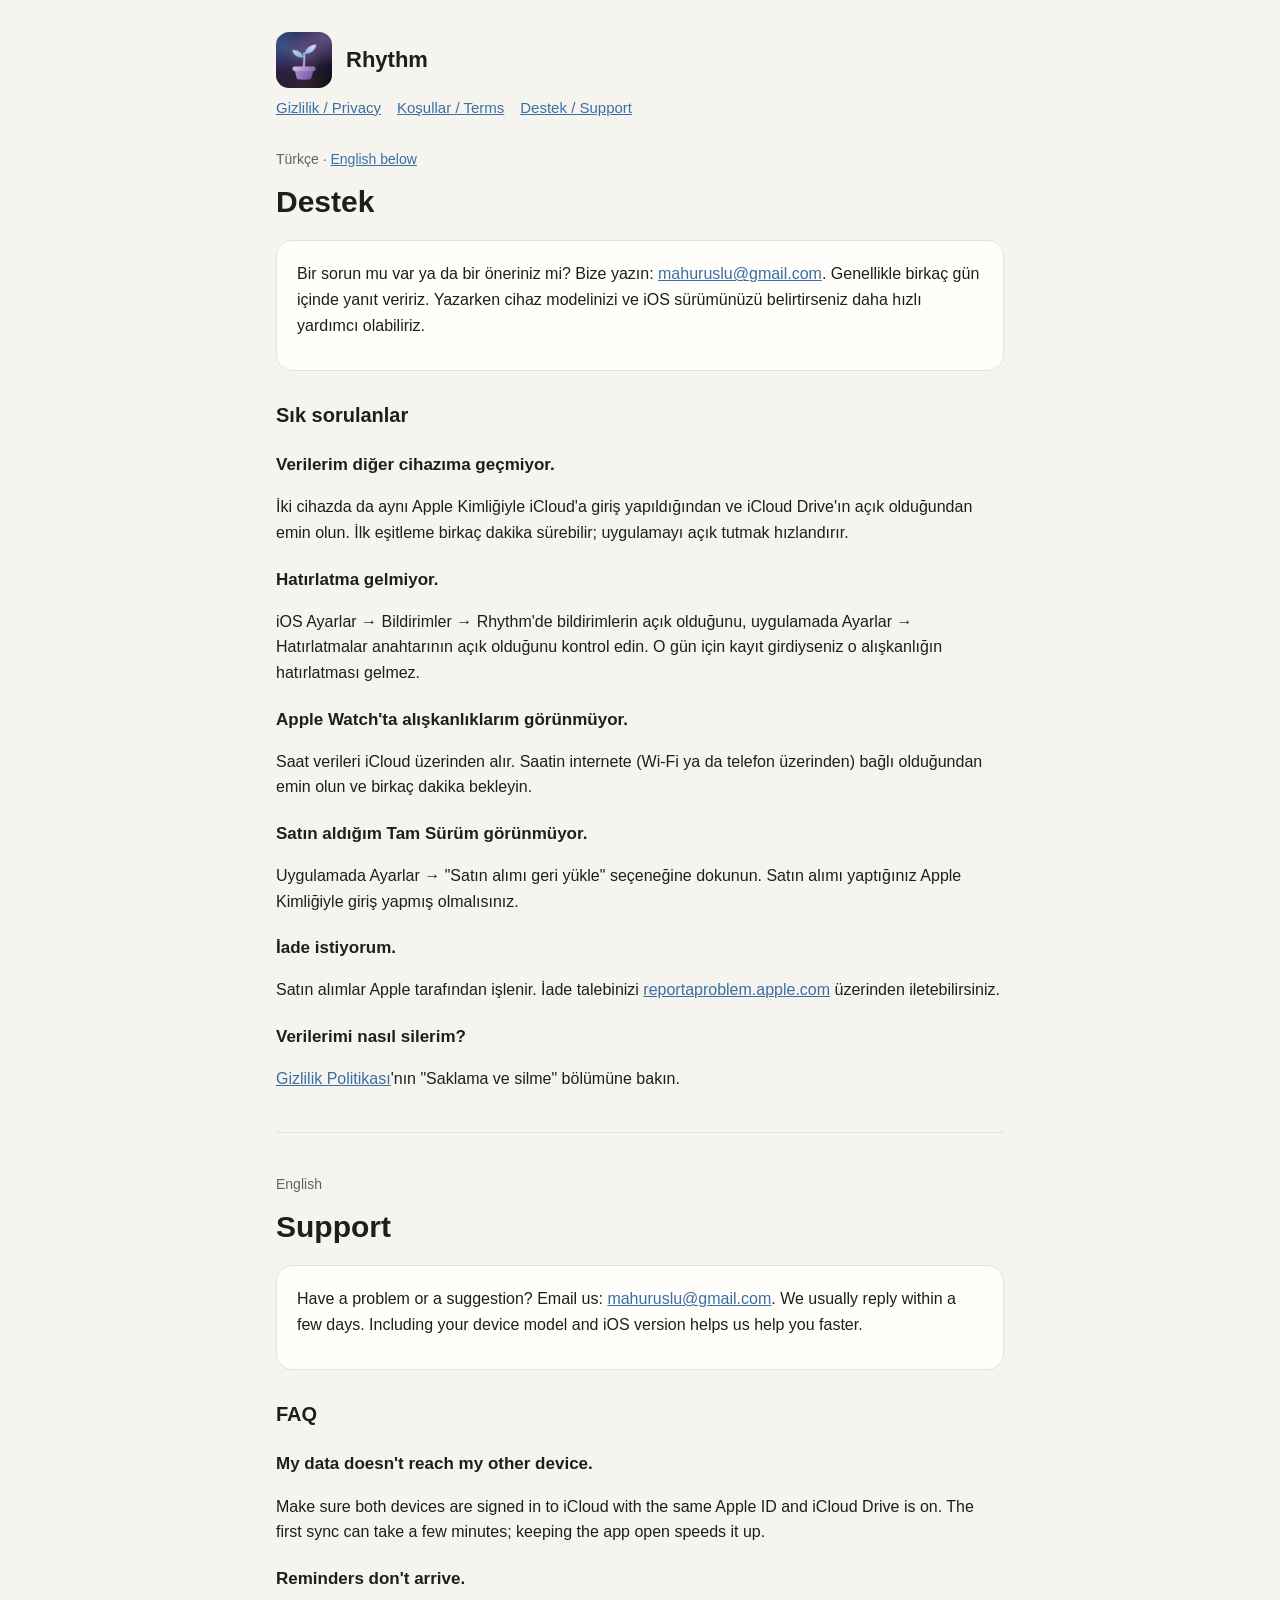
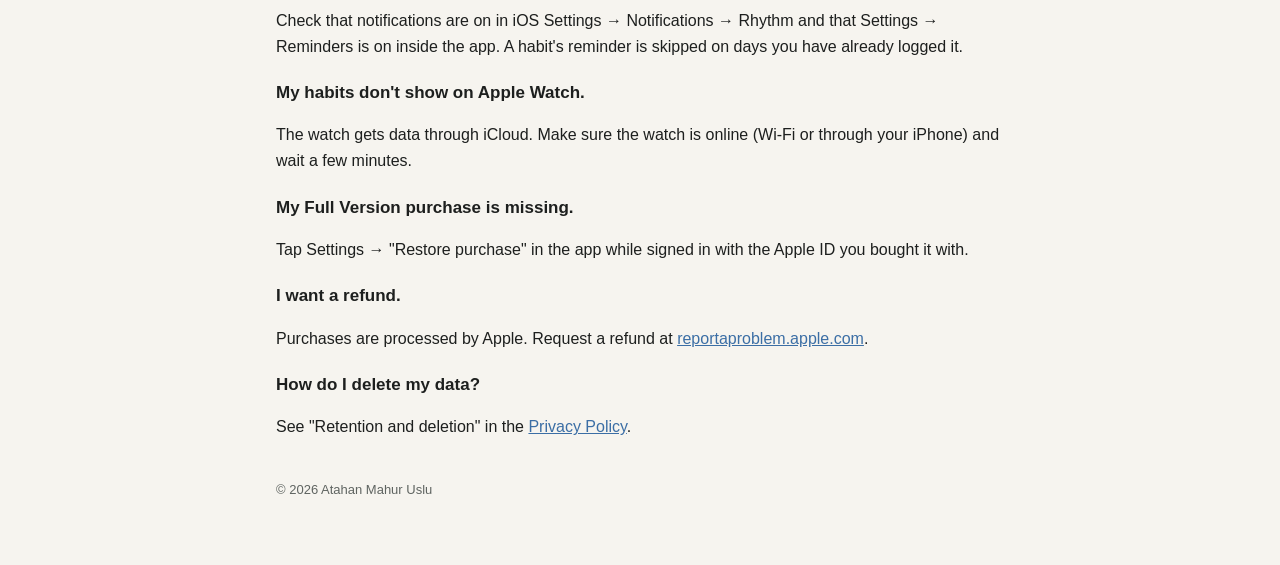
==== support.html @ 8d0196c9 "Rhythm privacy policy, terms and support pages Co-Authored-By: Claude Opus 5.5 <noreply@anthropic.co" ====
<!doctype html>
<html lang="tr">
<head>
<meta charset="utf-8">
<meta name="viewport" content="width=device-width, initial-scale=1">
<title>Rhythm · Destek / Support</title>
<link rel="stylesheet" href="style.css">
</head>
<body>
<main>
<header><img src="icon.png" alt=""><a href="index.html">Rhythm</a></header>
<nav><a href="privacy.html">Gizlilik / Privacy</a><a href="terms.html">Koşullar / Terms</a><a href="support.html">Destek / Support</a></nav>

<p class="lang">Türkçe · <a href="#en">English below</a></p>
<h1>Destek</h1>
<div class="card">
<p>Bir sorun mu var ya da bir öneriniz mi? Bize yazın: <a href="mailto:mahuruslu@gmail.com?subject=Rhythm">mahuruslu@gmail.com</a>. Genellikle birkaç gün içinde yanıt veririz. Yazarken cihaz modelinizi ve iOS sürümünüzü belirtirseniz daha hızlı yardımcı olabiliriz.</p>
</div>

<h2>Sık sorulanlar</h2>
<h3>Verilerim diğer cihazıma geçmiyor.</h3>
<p>İki cihazda da aynı Apple Kimliğiyle iCloud'a giriş yapıldığından ve iCloud Drive'ın açık olduğundan emin olun. İlk eşitleme birkaç dakika sürebilir; uygulamayı açık tutmak hızlandırır.</p>
<h3>Hatırlatma gelmiyor.</h3>
<p>iOS Ayarlar → Bildirimler → Rhythm'de bildirimlerin açık olduğunu, uygulamada Ayarlar → Hatırlatmalar anahtarının açık olduğunu kontrol edin. O gün için kayıt girdiyseniz o alışkanlığın hatırlatması gelmez.</p>
<h3>Apple Watch'ta alışkanlıklarım görünmüyor.</h3>
<p>Saat verileri iCloud üzerinden alır. Saatin internete (Wi-Fi ya da telefon üzerinden) bağlı olduğundan emin olun ve birkaç dakika bekleyin.</p>
<h3>Satın aldığım Tam Sürüm görünmüyor.</h3>
<p>Uygulamada Ayarlar → "Satın alımı geri yükle" seçeneğine dokunun. Satın alımı yaptığınız Apple Kimliğiyle giriş yapmış olmalısınız.</p>
<h3>İade istiyorum.</h3>
<p>Satın alımlar Apple tarafından işlenir. İade talebinizi <a href="https://reportaproblem.apple.com">reportaproblem.apple.com</a> üzerinden iletebilirsiniz.</p>
<h3>Verilerimi nasıl silerim?</h3>
<p><a href="privacy.html">Gizlilik Politikası</a>'nın "Saklama ve silme" bölümüne bakın.</p>

<hr id="en">

<p class="lang">English</p>
<h1>Support</h1>
<div class="card">
<p>Have a problem or a suggestion? Email us: <a href="mailto:mahuruslu@gmail.com?subject=Rhythm">mahuruslu@gmail.com</a>. We usually reply within a few days. Including your device model and iOS version helps us help you faster.</p>
</div>

<h2>FAQ</h2>
<h3>My data doesn't reach my other device.</h3>
<p>Make sure both devices are signed in to iCloud with the same Apple ID and iCloud Drive is on. The first sync can take a few minutes; keeping the app open speeds it up.</p>
<h3>Reminders don't arrive.</h3>
<p>Check that notifications are on in iOS Settings → Notifications → Rhythm and that Settings → Reminders is on inside the app. A habit's reminder is skipped on days you have already logged it.</p>
<h3>My habits don't show on Apple Watch.</h3>
<p>The watch gets data through iCloud. Make sure the watch is online (Wi-Fi or through your iPhone) and wait a few minutes.</p>
<h3>My Full Version purchase is missing.</h3>
<p>Tap Settings → "Restore purchase" in the app while signed in with the Apple ID you bought it with.</p>
<h3>I want a refund.</h3>
<p>Purchases are processed by Apple. Request a refund at <a href="https://reportaproblem.apple.com">reportaproblem.apple.com</a>.</p>
<h3>How do I delete my data?</h3>
<p>See "Retention and deletion" in the <a href="privacy.html">Privacy Policy</a>.</p>

<footer>© 2026 Atahan Mahur Uslu</footer>
</main>
</body>
</html>
---- style.css ----
:root { --bg:#F6F4EF; --card:#FFFEFB; --ink:#1D1F1E; --muted:#5F6461; --line:#E6E2D9; --accent:#3B6EA5; }
@media (prefers-color-scheme: dark) { :root { --bg:#16181D; --card:#20232B; --ink:#ECEAE4; --muted:#A5ABA7; --line:#343834; --accent:#8DB4E2; } }
* { box-sizing: border-box; }
body { margin:0; background:var(--bg); color:var(--ink); font:16px/1.6 -apple-system, BlinkMacSystemFont, "SF Pro Text", "Helvetica Neue", Arial, sans-serif; }
main { max-width:760px; margin:0 auto; padding:32px 16px 64px; }
header { display:flex; align-items:center; gap:14px; margin-bottom:8px; }
header img { width:56px; height:56px; border-radius:13px; }
header a { color:inherit; text-decoration:none; font-weight:700; font-size:22px; }
nav { display:flex; flex-wrap:wrap; gap:6px 16px; margin:8px 0 28px; font-size:15px; }
a { color:var(--accent); }
h1 { font-size:30px; line-height:1.2; margin:8px 0 4px; }
h2 { font-size:20px; margin:28px 0 6px; }
h3 { font-size:17px; margin:20px 0 4px; }
.meta { color:var(--muted); font-size:14px; }
.card { background:var(--card); border:1px solid var(--line); border-radius:16px; padding:4px 20px 16px; margin:20px 0; }
.lang { font-size:14px; color:var(--muted); }
hr { border:0; border-top:1px solid var(--line); margin:40px 0; }
footer { color:var(--muted); font-size:13px; margin-top:40px; }
ul { padding-left:20px; }
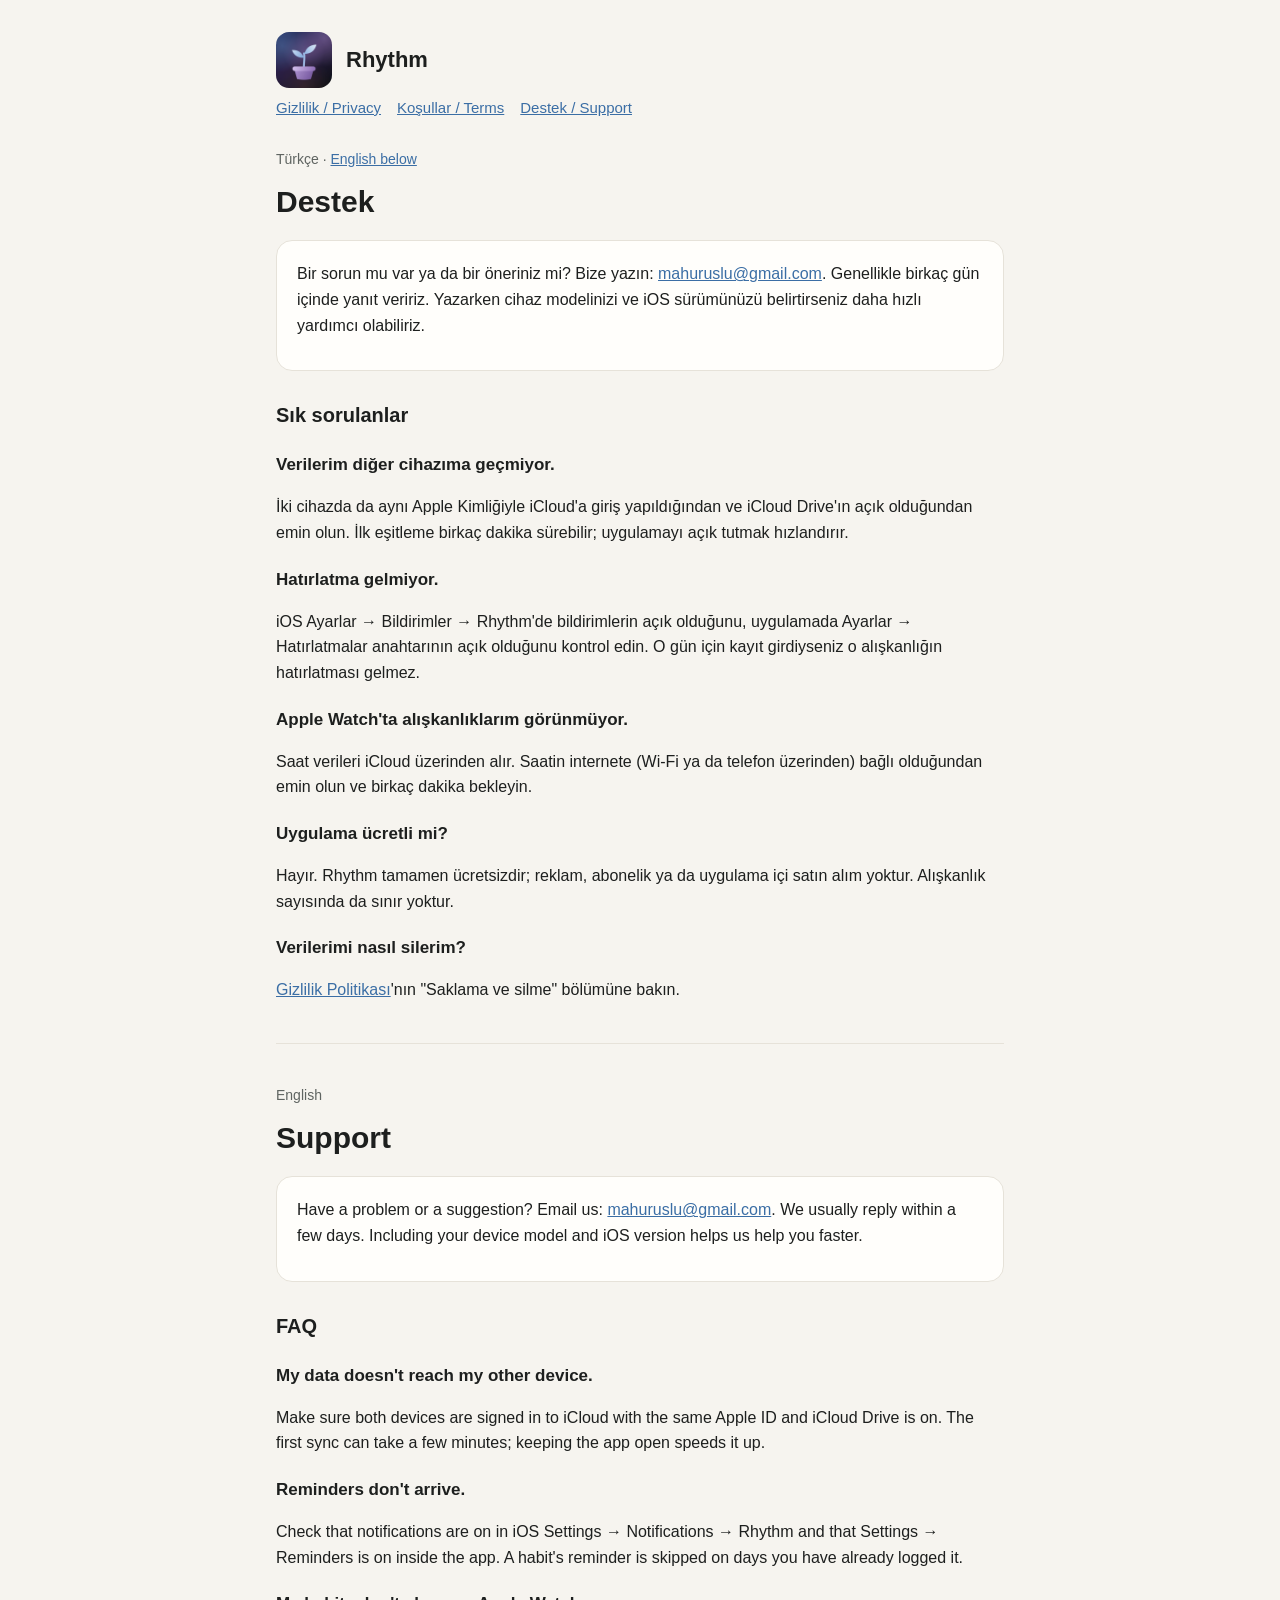
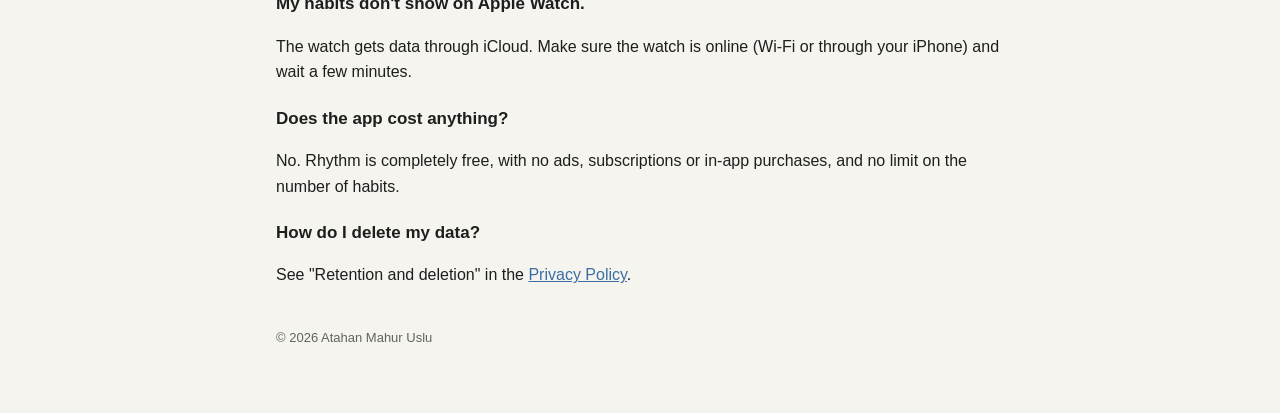
==== commit 679bdcf4: "Update terms, privacy and support: the app is completely free Co-Authored-By: Claude Opus 5.5 <norep" ====
--- a/support.html
+++ b/support.html
@@ -24,10 +24,8 @@
 <p>iOS Ayarlar → Bildirimler → Rhythm'de bildirimlerin açık olduğunu, uygulamada Ayarlar → Hatırlatmalar anahtarının açık olduğunu kontrol edin. O gün için kayıt girdiyseniz o alışkanlığın hatırlatması gelmez.</p>
 <h3>Apple Watch'ta alışkanlıklarım görünmüyor.</h3>
 <p>Saat verileri iCloud üzerinden alır. Saatin internete (Wi-Fi ya da telefon üzerinden) bağlı olduğundan emin olun ve birkaç dakika bekleyin.</p>
-<h3>Satın aldığım Tam Sürüm görünmüyor.</h3>
-<p>Uygulamada Ayarlar → "Satın alımı geri yükle" seçeneğine dokunun. Satın alımı yaptığınız Apple Kimliğiyle giriş yapmış olmalısınız.</p>
-<h3>İade istiyorum.</h3>
-<p>Satın alımlar Apple tarafından işlenir. İade talebinizi <a href="https://reportaproblem.apple.com">reportaproblem.apple.com</a> üzerinden iletebilirsiniz.</p>
+<h3>Uygulama ücretli mi?</h3>
+<p>Hayır. Rhythm tamamen ücretsizdir; reklam, abonelik ya da uygulama içi satın alım yoktur. Alışkanlık sayısında da sınır yoktur.</p>
 <h3>Verilerimi nasıl silerim?</h3>
 <p><a href="privacy.html">Gizlilik Politikası</a>'nın "Saklama ve silme" bölümüne bakın.</p>
 
@@ -46,10 +44,8 @@
 <p>Check that notifications are on in iOS Settings → Notifications → Rhythm and that Settings → Reminders is on inside the app. A habit's reminder is skipped on days you have already logged it.</p>
 <h3>My habits don't show on Apple Watch.</h3>
 <p>The watch gets data through iCloud. Make sure the watch is online (Wi-Fi or through your iPhone) and wait a few minutes.</p>
-<h3>My Full Version purchase is missing.</h3>
-<p>Tap Settings → "Restore purchase" in the app while signed in with the Apple ID you bought it with.</p>
-<h3>I want a refund.</h3>
-<p>Purchases are processed by Apple. Request a refund at <a href="https://reportaproblem.apple.com">reportaproblem.apple.com</a>.</p>
+<h3>Does the app cost anything?</h3>
+<p>No. Rhythm is completely free, with no ads, subscriptions or in-app purchases, and no limit on the number of habits.</p>
 <h3>How do I delete my data?</h3>
 <p>See "Retention and deletion" in the <a href="privacy.html">Privacy Policy</a>.</p>
 
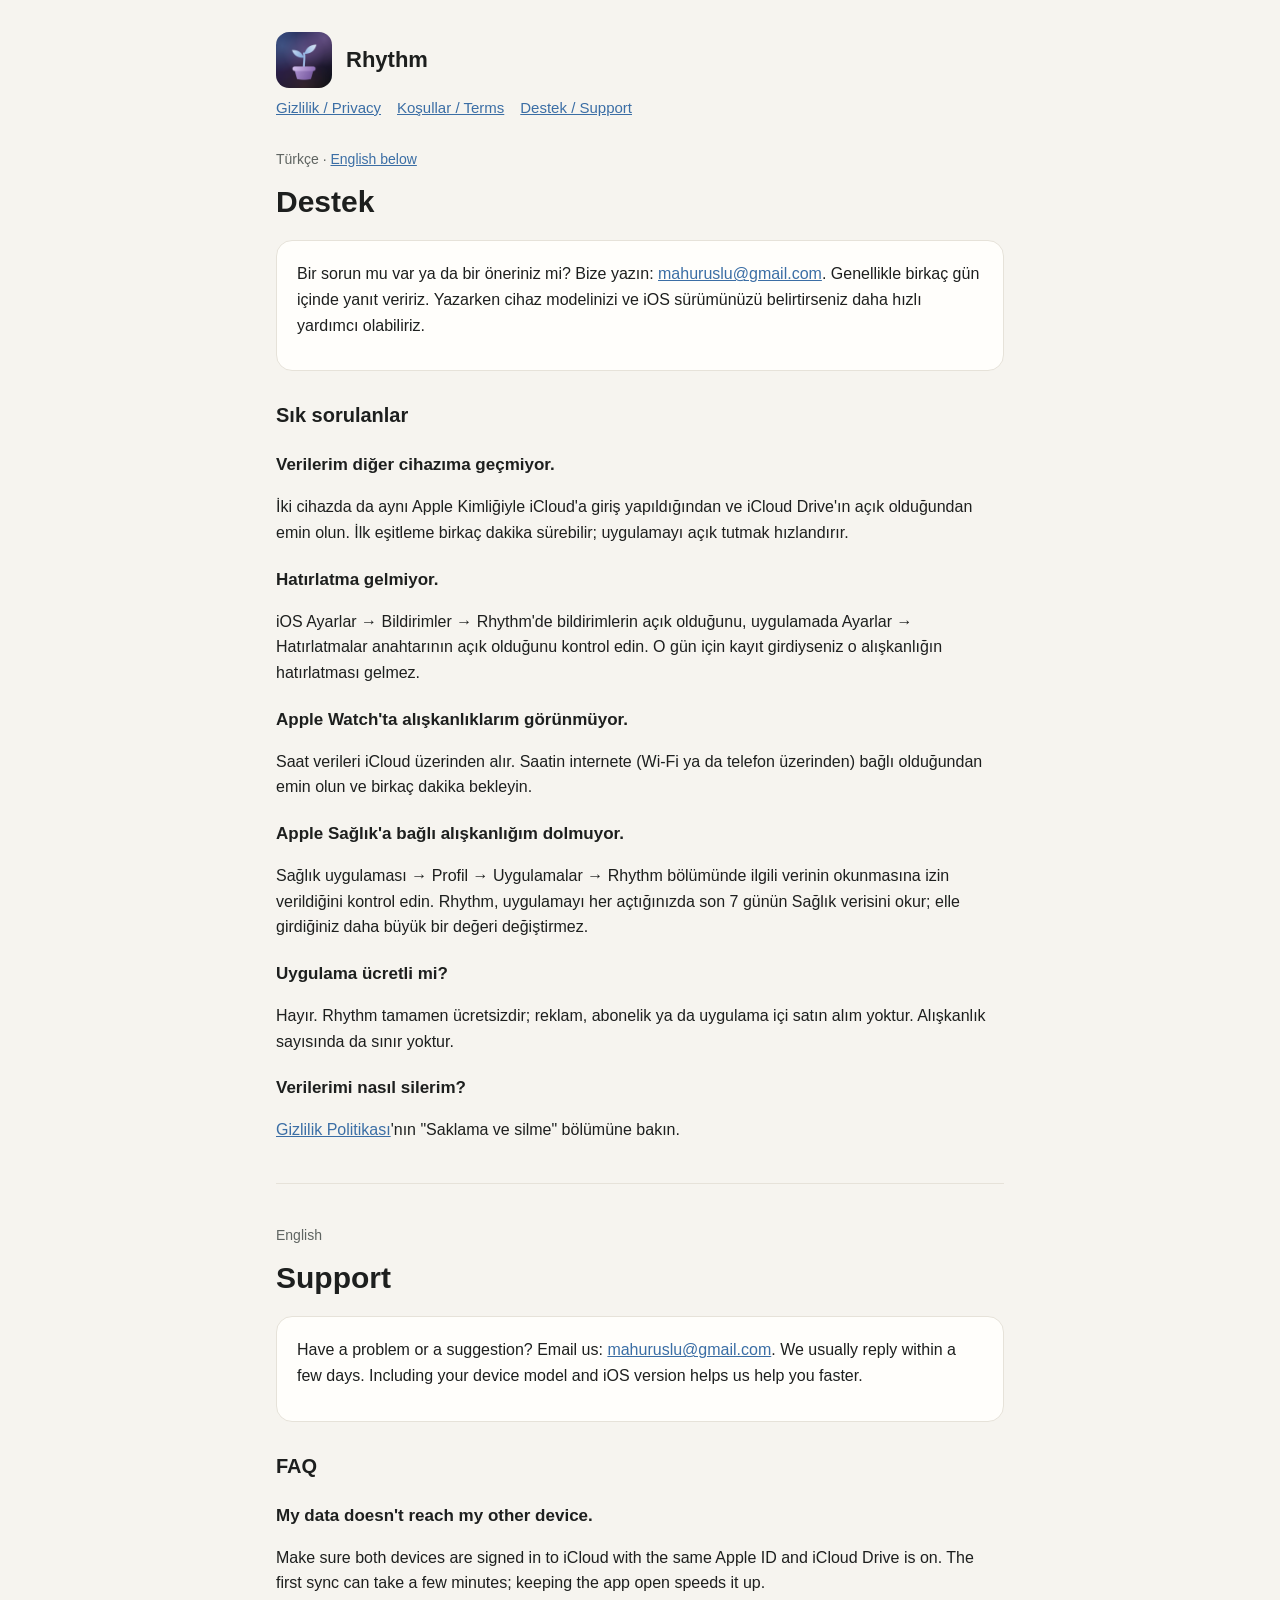
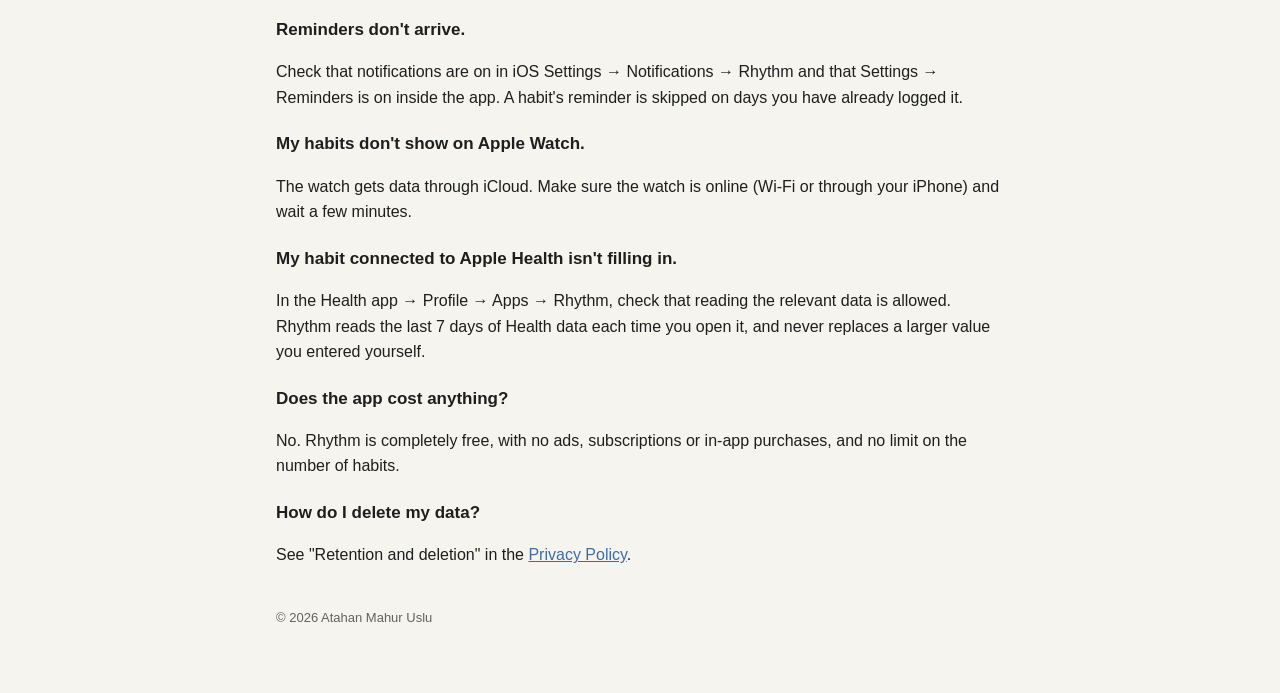
==== commit ad4bc3e4: "privacy/support: optional read-only Apple Health Co-Authored-By: Claude Opus 5.5 <noreply@anthropic." ====
--- a/support.html
+++ b/support.html
@@ -24,6 +24,8 @@
 <p>iOS Ayarlar → Bildirimler → Rhythm'de bildirimlerin açık olduğunu, uygulamada Ayarlar → Hatırlatmalar anahtarının açık olduğunu kontrol edin. O gün için kayıt girdiyseniz o alışkanlığın hatırlatması gelmez.</p>
 <h3>Apple Watch'ta alışkanlıklarım görünmüyor.</h3>
 <p>Saat verileri iCloud üzerinden alır. Saatin internete (Wi-Fi ya da telefon üzerinden) bağlı olduğundan emin olun ve birkaç dakika bekleyin.</p>
+<h3>Apple Sağlık'a bağlı alışkanlığım dolmuyor.</h3>
+<p>Sağlık uygulaması → Profil → Uygulamalar → Rhythm bölümünde ilgili verinin okunmasına izin verildiğini kontrol edin. Rhythm, uygulamayı her açtığınızda son 7 günün Sağlık verisini okur; elle girdiğiniz daha büyük bir değeri değiştirmez.</p>
 <h3>Uygulama ücretli mi?</h3>
 <p>Hayır. Rhythm tamamen ücretsizdir; reklam, abonelik ya da uygulama içi satın alım yoktur. Alışkanlık sayısında da sınır yoktur.</p>
 <h3>Verilerimi nasıl silerim?</h3>
@@ -44,6 +46,8 @@
 <p>Check that notifications are on in iOS Settings → Notifications → Rhythm and that Settings → Reminders is on inside the app. A habit's reminder is skipped on days you have already logged it.</p>
 <h3>My habits don't show on Apple Watch.</h3>
 <p>The watch gets data through iCloud. Make sure the watch is online (Wi-Fi or through your iPhone) and wait a few minutes.</p>
+<h3>My habit connected to Apple Health isn't filling in.</h3>
+<p>In the Health app → Profile → Apps → Rhythm, check that reading the relevant data is allowed. Rhythm reads the last 7 days of Health data each time you open it, and never replaces a larger value you entered yourself.</p>
 <h3>Does the app cost anything?</h3>
 <p>No. Rhythm is completely free, with no ads, subscriptions or in-app purchases, and no limit on the number of habits.</p>
 <h3>How do I delete my data?</h3>
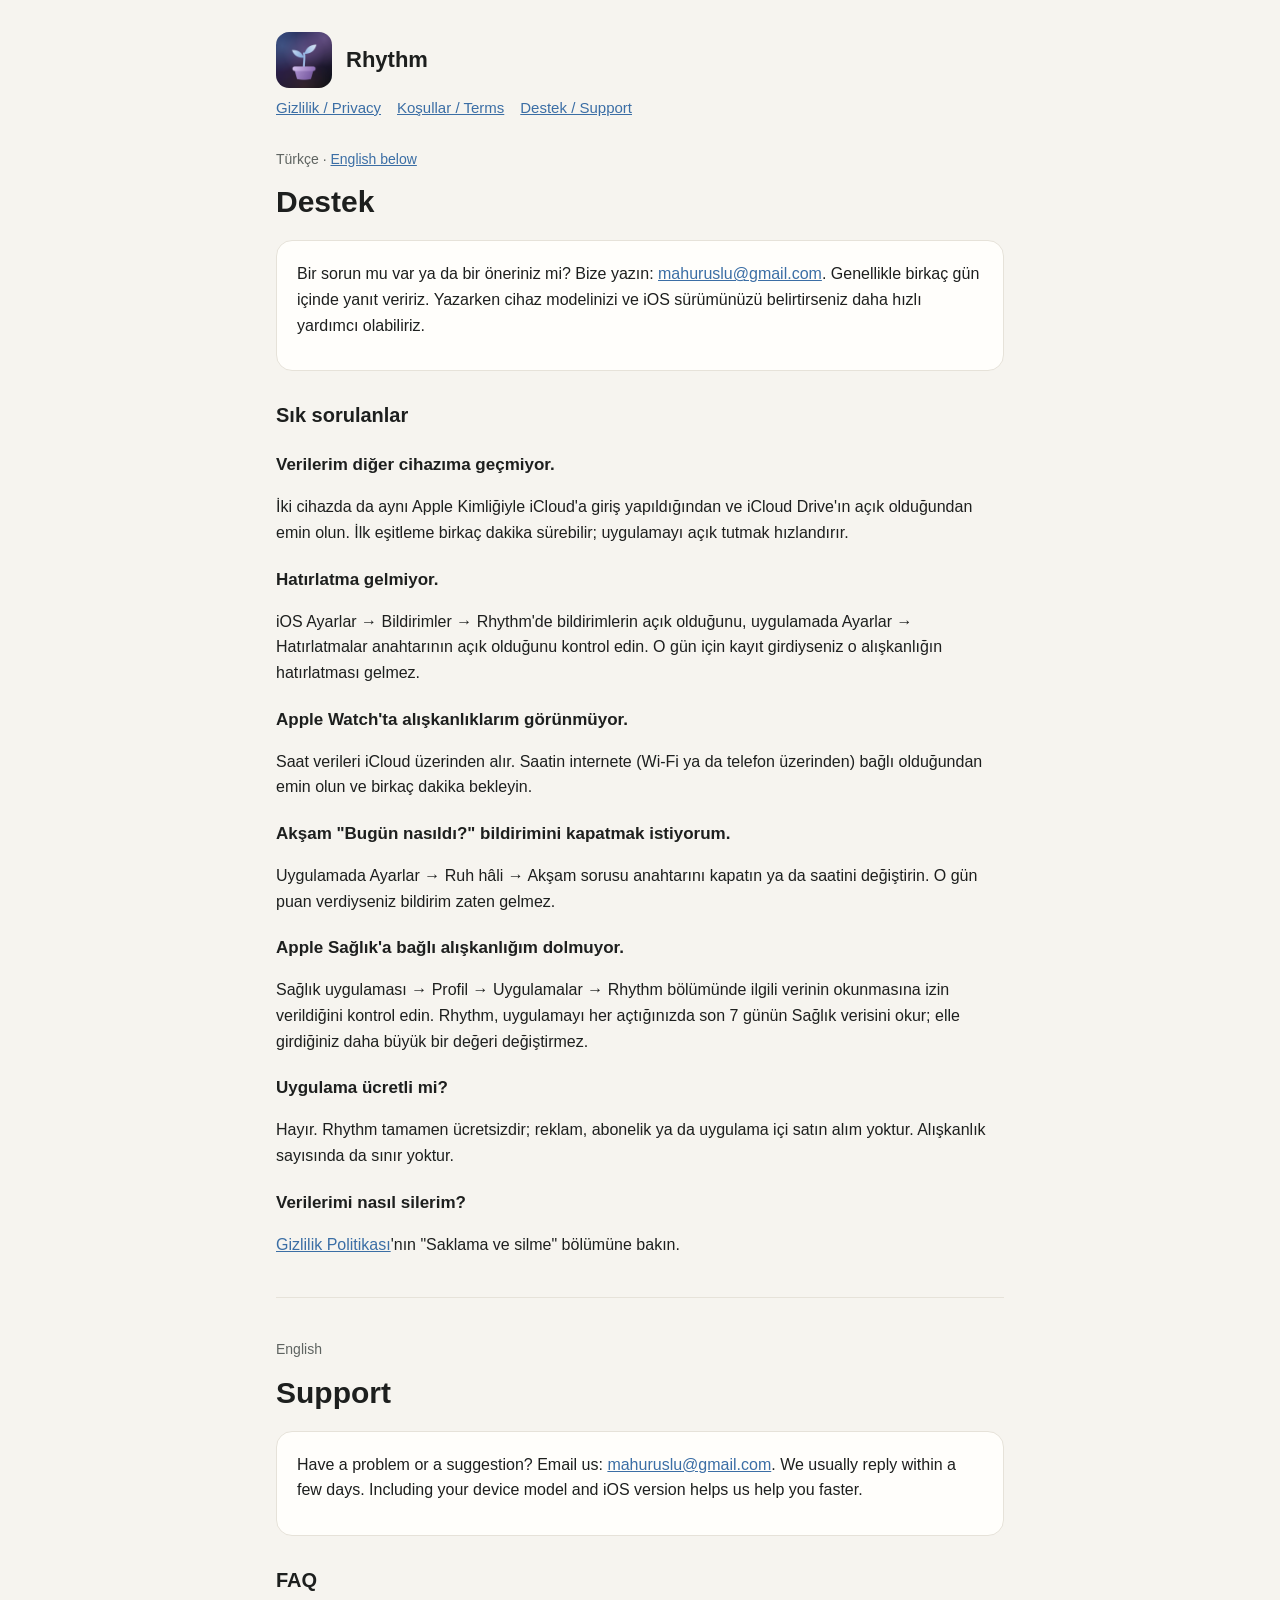
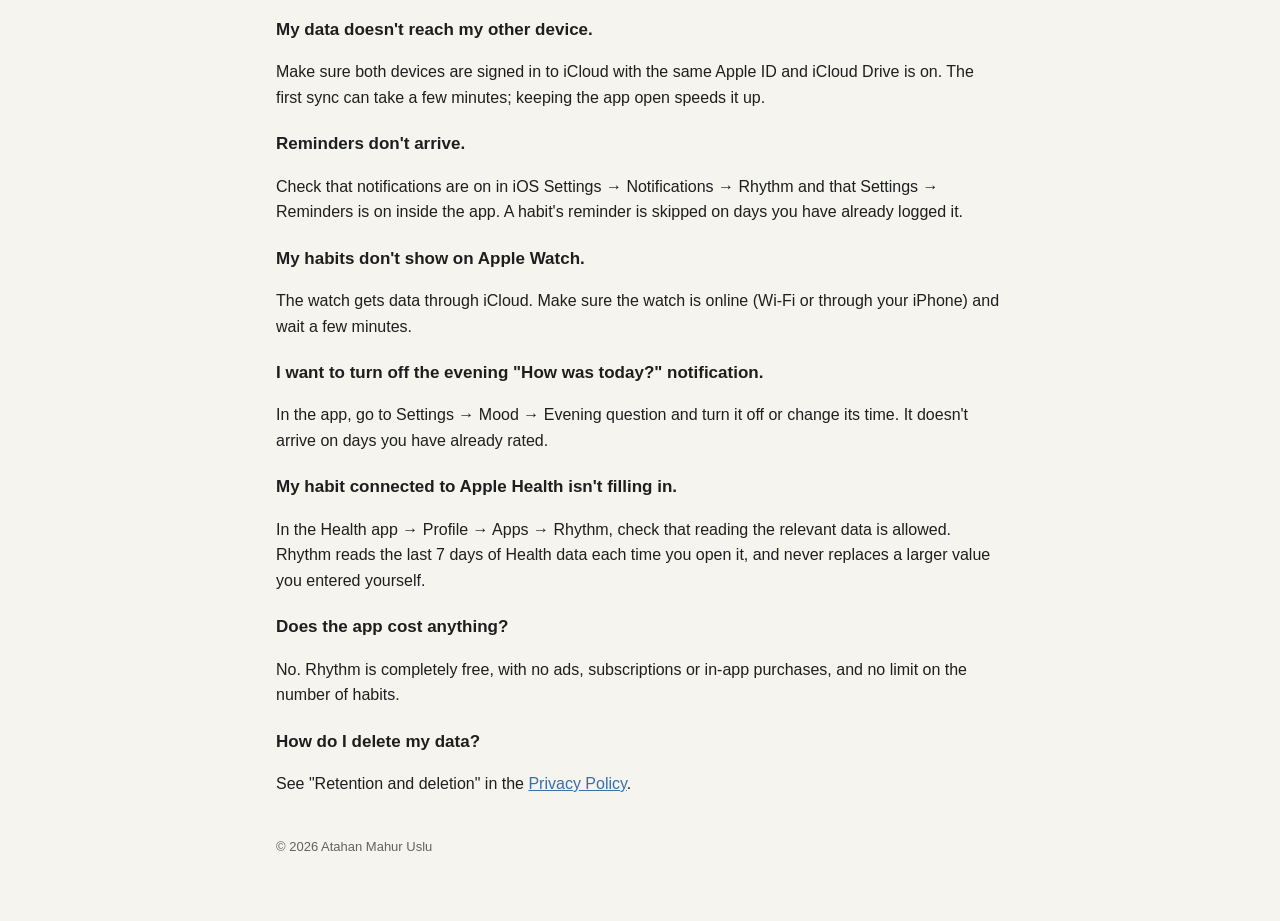
==== commit b76b5fbc: "privacy/support: mood notes and evening mood question Co-Authored-By: Claude Opus 5.5 <noreply@anthr" ====
--- a/support.html
+++ b/support.html
@@ -24,6 +24,8 @@
 <p>iOS Ayarlar → Bildirimler → Rhythm'de bildirimlerin açık olduğunu, uygulamada Ayarlar → Hatırlatmalar anahtarının açık olduğunu kontrol edin. O gün için kayıt girdiyseniz o alışkanlığın hatırlatması gelmez.</p>
 <h3>Apple Watch'ta alışkanlıklarım görünmüyor.</h3>
 <p>Saat verileri iCloud üzerinden alır. Saatin internete (Wi-Fi ya da telefon üzerinden) bağlı olduğundan emin olun ve birkaç dakika bekleyin.</p>
+<h3>Akşam "Bugün nasıldı?" bildirimini kapatmak istiyorum.</h3>
+<p>Uygulamada Ayarlar → Ruh hâli → Akşam sorusu anahtarını kapatın ya da saatini değiştirin. O gün puan verdiyseniz bildirim zaten gelmez.</p>
 <h3>Apple Sağlık'a bağlı alışkanlığım dolmuyor.</h3>
 <p>Sağlık uygulaması → Profil → Uygulamalar → Rhythm bölümünde ilgili verinin okunmasına izin verildiğini kontrol edin. Rhythm, uygulamayı her açtığınızda son 7 günün Sağlık verisini okur; elle girdiğiniz daha büyük bir değeri değiştirmez.</p>
 <h3>Uygulama ücretli mi?</h3>
@@ -46,6 +48,8 @@
 <p>Check that notifications are on in iOS Settings → Notifications → Rhythm and that Settings → Reminders is on inside the app. A habit's reminder is skipped on days you have already logged it.</p>
 <h3>My habits don't show on Apple Watch.</h3>
 <p>The watch gets data through iCloud. Make sure the watch is online (Wi-Fi or through your iPhone) and wait a few minutes.</p>
+<h3>I want to turn off the evening "How was today?" notification.</h3>
+<p>In the app, go to Settings → Mood → Evening question and turn it off or change its time. It doesn't arrive on days you have already rated.</p>
 <h3>My habit connected to Apple Health isn't filling in.</h3>
 <p>In the Health app → Profile → Apps → Rhythm, check that reading the relevant data is allowed. Rhythm reads the last 7 days of Health data each time you open it, and never replaces a larger value you entered yourself.</p>
 <h3>Does the app cost anything?</h3>
